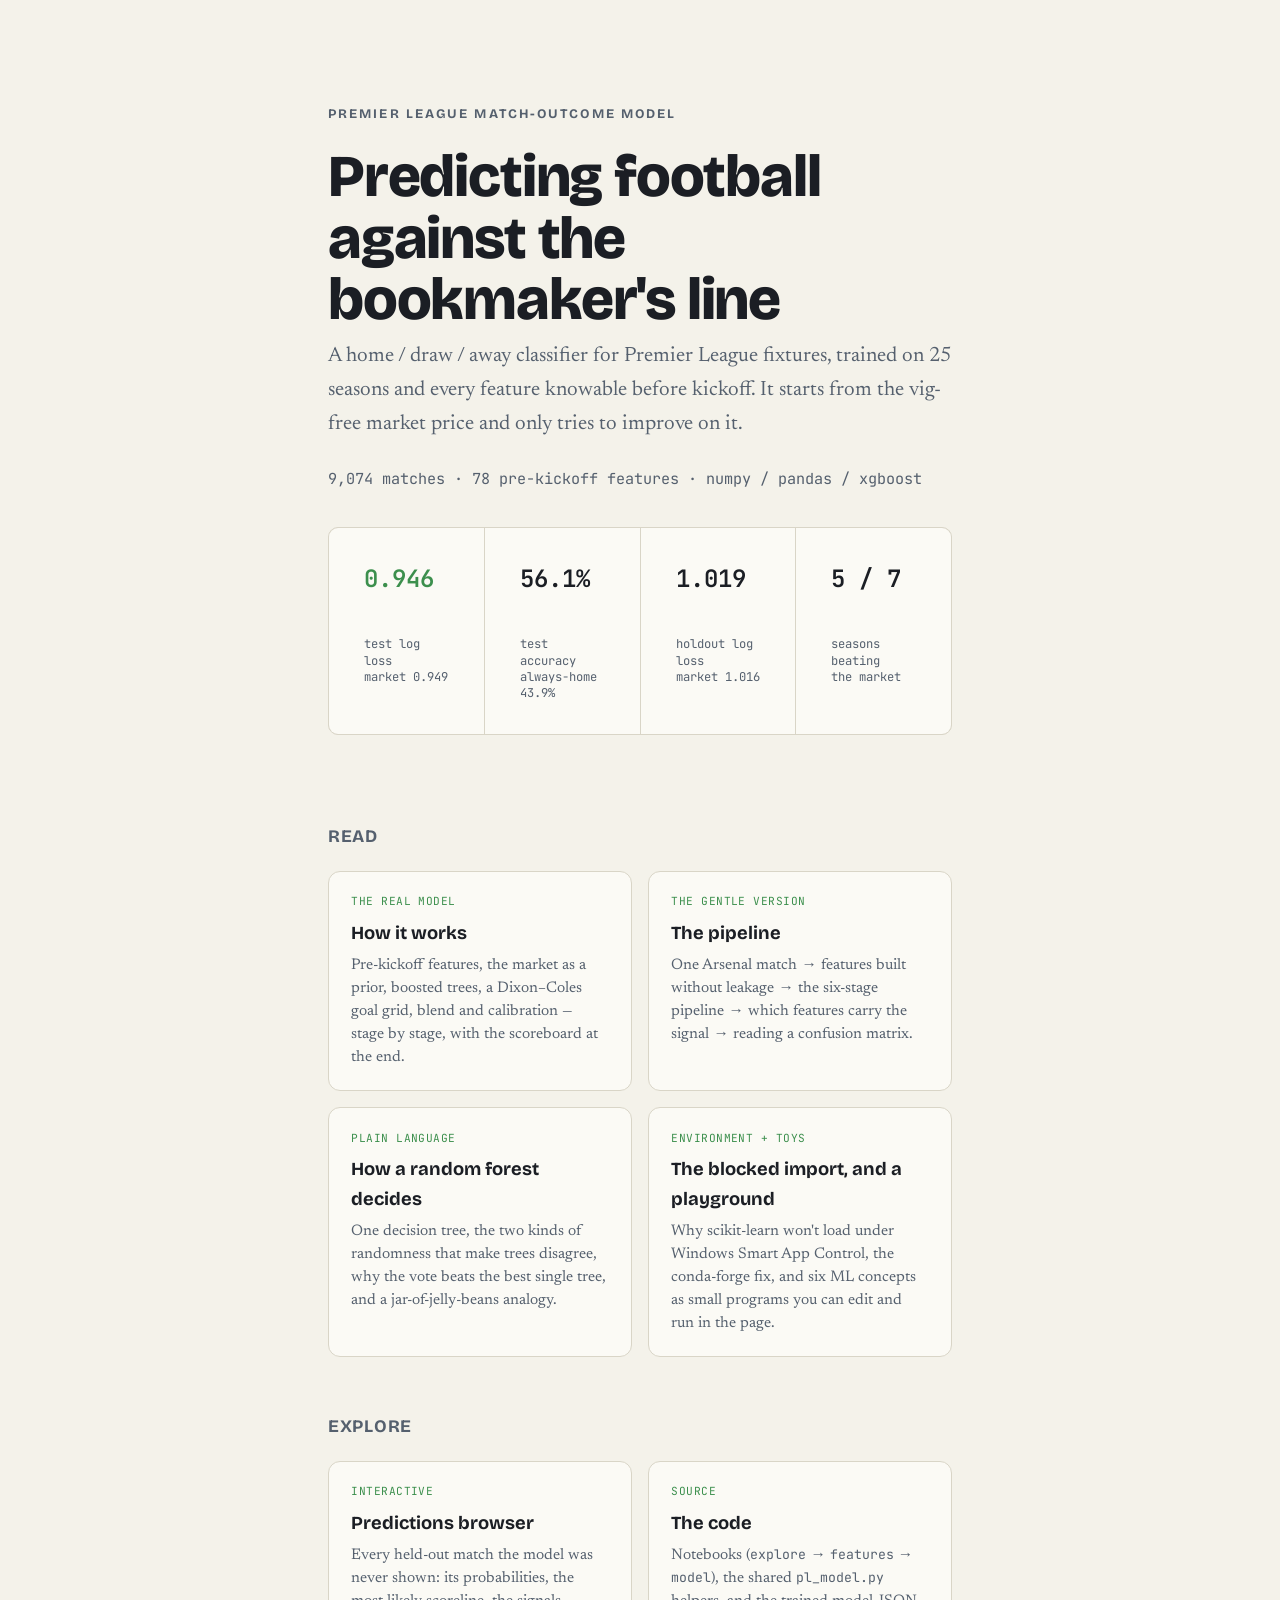
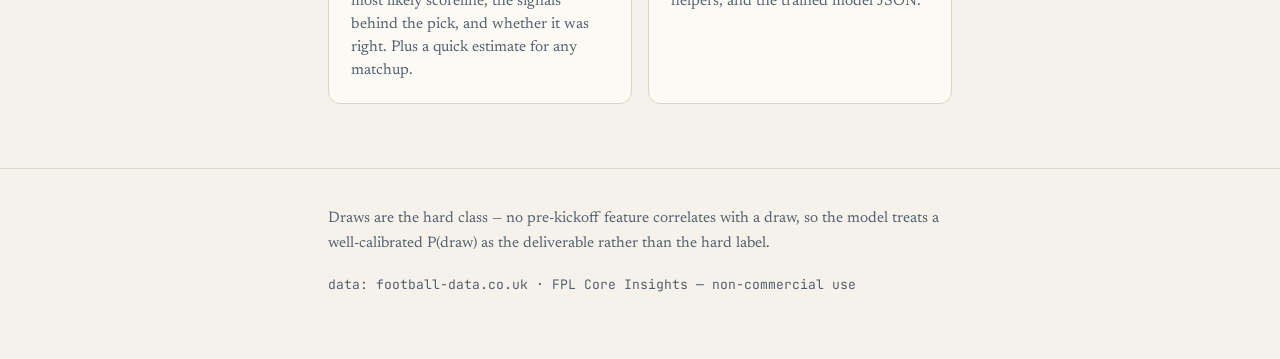
==== docs/index.html @ 4b204128 "Restructure: move site into docs/, add design tokens and Pages scaffolding, clean notebooks - Site n" ====
<!doctype html>
<html lang="en">
<head>
<meta charset="utf-8">
<meta name="viewport" content="width=device-width, initial-scale=1">
<title>Premier League Outcome Model</title>
<meta name="description" content="A home / draw / away classifier for Premier League fixtures, priced against the bookmaker's line. Explainer pages, an interactive predictions browser, and the code.">
<link rel="preconnect" href="https://fonts.googleapis.com">
<link rel="preconnect" href="https://fonts.gstatic.com" crossorigin>
<link rel="stylesheet" href="https://fonts.googleapis.com/css2?family=Bricolage+Grotesque:opsz,wght@12..96,600;12..96,700;12..96,800&family=Newsreader:ital,opsz,wght@0,6..72,400;0,6..72,500;1,6..72,400&family=JetBrains+Mono:wght@400;600&display=swap">
<style>
  :root {
    --ground: #f4f2ea;
    --raise: #fbfaf5;
    --ink: #1b1e24;
    --ink-soft: #55606e;
    --hair: #d9d5c7;
    --hair-soft: #e7e3d7;
    --pitch: #3c8f4d;
    --home: #c4881a;
    --away: #1f8ea0;
    --measure: 42rem;
    color-scheme: light;
  }
  @media (prefers-color-scheme: dark) {
    :root:not([data-theme="light"]) {
      --ground: #0f1216;
      --raise: #161b21;
      --ink: #e7eaf1;
      --ink-soft: #9aa4b2;
      --hair: #272d36;
      --hair-soft: #1e242c;
      --pitch: #57b56a;
      --home: #e6b23f;
      --away: #45b9cb;
      color-scheme: dark;
    }
  }
  * { box-sizing: border-box; }
  body {
    margin: 0; background: var(--ground); color: var(--ink);
    font-family: "Newsreader", Georgia, serif; font-size: 1.14rem; line-height: 1.62;
    -webkit-font-smoothing: antialiased;
  }
  .wrap { max-width: 58rem; margin: 0 auto; padding: 0 1.5rem; }
  .col { max-width: var(--measure); }
  h1, h2, .kicker, .card h3 { font-family: "Bricolage Grotesque", "Helvetica Neue", sans-serif; }
  h1 { font-size: clamp(2.3rem, 6vw, 3.7rem); line-height: 1.04; font-weight: 800; letter-spacing: -0.02em; text-wrap: balance; margin: 0 0 .6rem; }
  h2 { font-size: 1.1rem; font-weight: 700; letter-spacing: .04em; text-transform: uppercase; color: var(--ink-soft); margin: 3.5rem 0 1.2rem; }
  p { margin: 0 0 1.1rem; }
  a { color: var(--away); text-underline-offset: 3px; }
  code, .mono { font-family: "JetBrains Mono", ui-monospace, monospace; font-size: .86em; }

  .kicker { font-size: .82rem; font-weight: 700; letter-spacing: .16em; text-transform: uppercase; color: var(--ink-soft); margin: 0 0 1.3rem; }
  header.hero { padding: clamp(3.5rem, 9vw, 6.5rem) 0 2rem; }
  .sub { font-size: 1.3rem; color: var(--ink-soft); }
  .byline { margin-top: 1.6rem; font-size: .95rem; color: var(--ink-soft); font-family: "JetBrains Mono", monospace; }

  .scores { display: grid; grid-template-columns: repeat(auto-fit, minmax(9rem, 1fr)); gap: 1px; background: var(--hair); border: 1px solid var(--hair); border-radius: 10px; overflow: hidden; margin: 2.2rem 0 0; }
  .scores div { background: var(--raise); padding: 1rem 1.1rem; }
  .scores .n { font-family: "JetBrains Mono", monospace; font-size: 1.5rem; font-weight: 600; }
  .scores .n.good { color: var(--pitch); }
  .scores .l { font-size: .76rem; color: var(--ink-soft); margin-top: .35rem; font-family: "JetBrains Mono", monospace; line-height: 1.35; }

  .cards { display: grid; gap: 1rem; grid-template-columns: 1fr; margin: 0; padding: 0; list-style: none; }
  @media (min-width: 40rem) { .cards { grid-template-columns: 1fr 1fr; } }
  .card { display: block; background: var(--raise); border: 1px solid var(--hair); border-radius: 12px; padding: 1.3rem 1.4rem; text-decoration: none; color: inherit; transition: border-color .15s; }
  .card:hover { border-color: var(--pitch); }
  .card h3 { margin: 0 0 .35rem; font-size: 1.15rem; font-weight: 700; }
  .card p { margin: 0; font-size: .96rem; color: var(--ink-soft); line-height: 1.5; }
  .card .tag { font-family: "JetBrains Mono", monospace; font-size: .7rem; letter-spacing: .04em; text-transform: uppercase; color: var(--pitch); display: block; margin-bottom: .5rem; }

  footer { border-top: 1px solid var(--hair); margin-top: 4rem; padding: 2.4rem 0 4rem; color: var(--ink-soft); font-size: .95rem; }
  footer .mono { display: block; margin-top: .6rem; }
</style>
</head>
<body>

<header class="hero">
  <div class="wrap col">
    <p class="kicker">Premier League match-outcome model</p>
    <h1>Predicting football against the bookmaker's line</h1>
    <p class="sub">A home / draw / away classifier for Premier League fixtures, trained on 25
      seasons and every feature knowable before kickoff. It starts from the vig-free market
      price and only tries to improve on it.</p>
    <p class="byline">9,074 matches · 78 pre-kickoff features · numpy / pandas / xgboost</p>
    <div class="scores">
      <div><div class="n good">0.946</div><div class="l">test log loss<br>market 0.949</div></div>
      <div><div class="n">56.1%</div><div class="l">test accuracy<br>always-home 43.9%</div></div>
      <div><div class="n">1.019</div><div class="l">holdout log loss<br>market 1.016</div></div>
      <div><div class="n">5 / 7</div><div class="l">seasons beating<br>the market</div></div>
    </div>
  </div>
</header>

<main class="wrap col">

  <h2>Read</h2>
  <ul class="cards">
    <a class="card" href="how-it-works.html">
      <span class="tag">the real model</span>
      <h3>How it works</h3>
      <p>Pre-kickoff features, the market as a prior, boosted trees, a Dixon–Coles goal grid,
        blend and calibration — stage by stage, with the scoreboard at the end.</p>
    </a>
    <a class="card" href="pipeline.html">
      <span class="tag">the gentle version</span>
      <h3>The pipeline</h3>
      <p>One Arsenal match → features built without leakage → the six-stage pipeline → which
        features carry the signal → reading a confusion matrix.</p>
    </a>
    <a class="card" href="random-forest.html">
      <span class="tag">plain language</span>
      <h3>How a random forest decides</h3>
      <p>One decision tree, the two kinds of randomness that make trees disagree, why the
        vote beats the best single tree, and a jar-of-jelly-beans analogy.</p>
    </a>
    <a class="card" href="playground.html">
      <span class="tag">environment + toys</span>
      <h3>The blocked import, and a playground</h3>
      <p>Why scikit-learn won't load under Windows Smart App Control, the conda-forge fix,
        and six ML concepts as small programs you can edit and run in the page.</p>
    </a>
  </ul>

  <h2>Explore</h2>
  <ul class="cards">
    <a class="card" href="predictions.html">
      <span class="tag">interactive</span>
      <h3>Predictions browser</h3>
      <p>Every held-out match the model was never shown: its probabilities, the most likely
        scoreline, the signals behind the pick, and whether it was right. Plus a quick
        estimate for any matchup.</p>
    </a>
    <a class="card" href="https://github.com/Daytoo77/pl-outcome-predictor">
      <span class="tag">source</span>
      <h3>The code</h3>
      <p>Notebooks (<code>explore</code> → <code>features</code> → <code>model</code>), the
        shared <code>pl_model.py</code> helpers, and the trained model JSON.</p>
    </a>
  </ul>

</main>

<footer>
  <div class="wrap col">
    <p>Draws are the hard class — no pre-kickoff feature correlates with a draw, so the model
      treats a well-calibrated P(draw) as the deliverable rather than the hard label.</p>
    <span class="mono">data: football-data.co.uk · FPL Core Insights — non-commercial use</span>
  </div>
</footer>

</body>
</html>
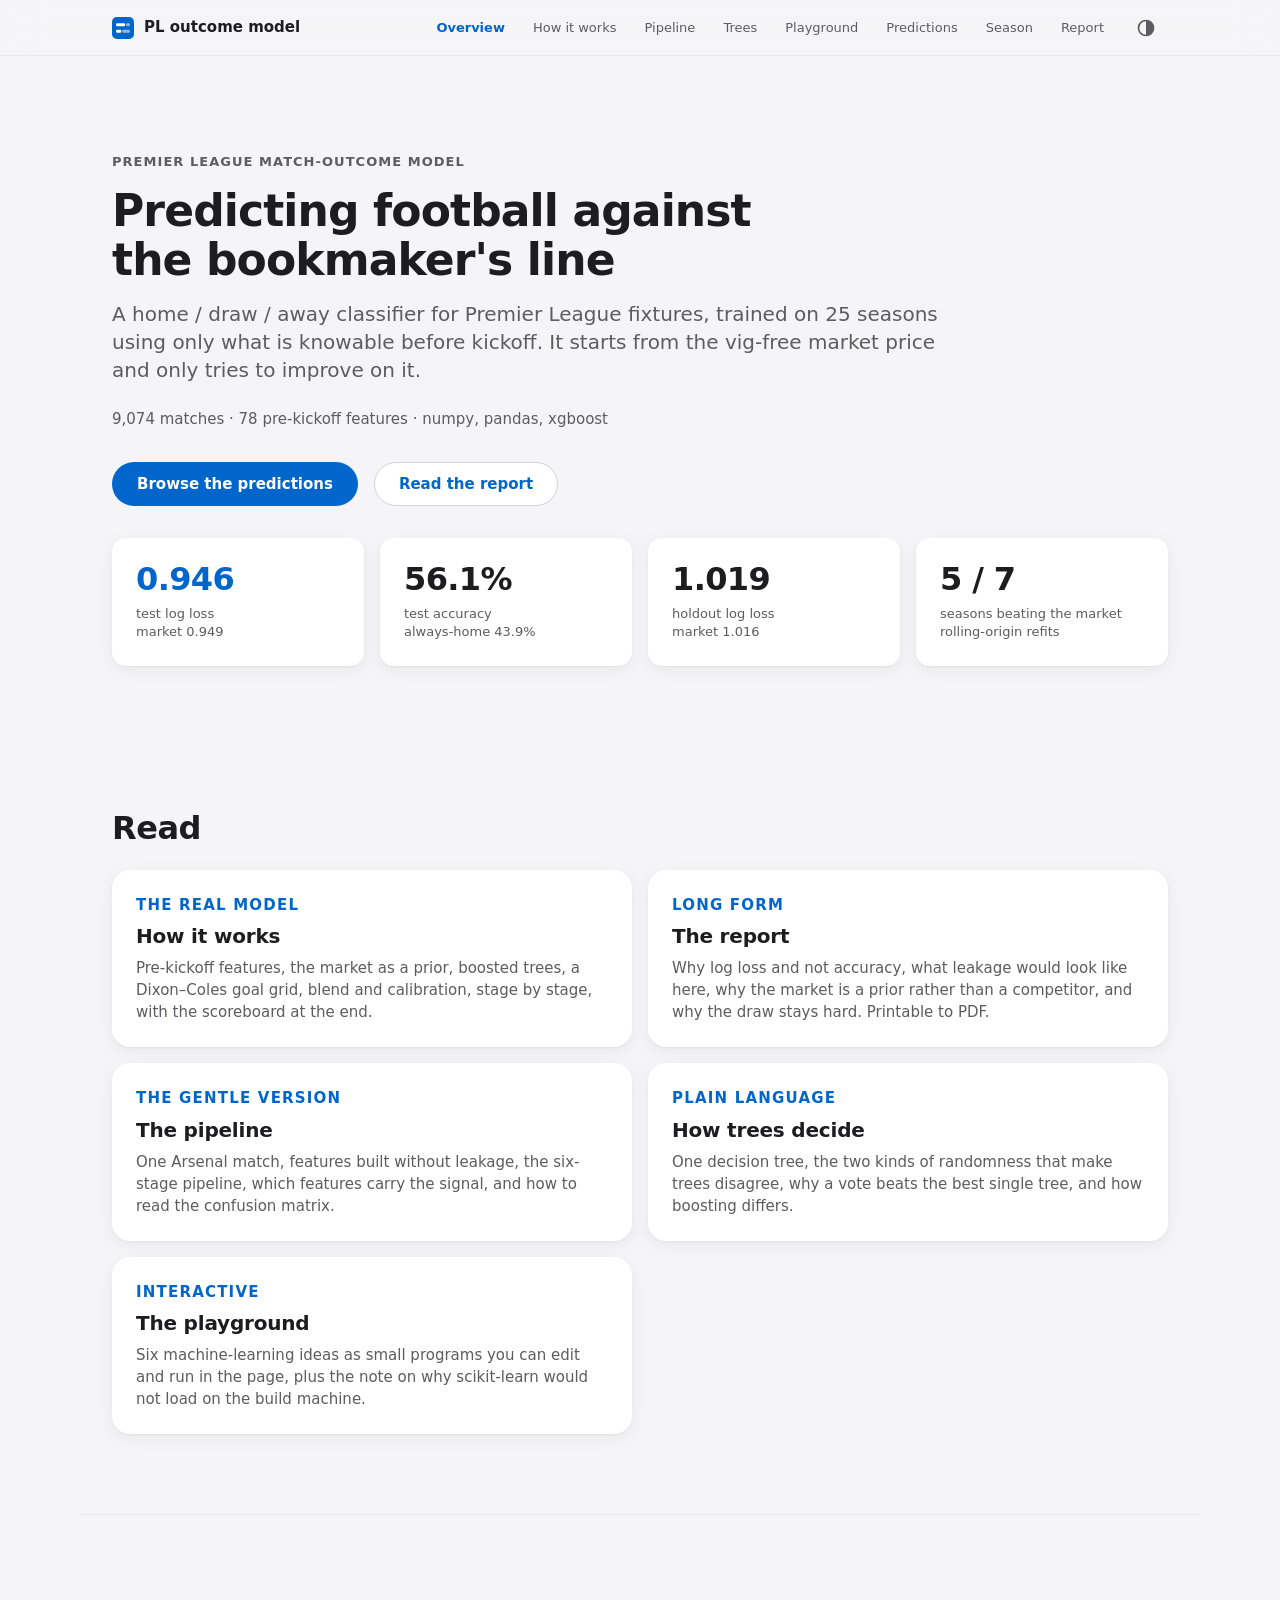
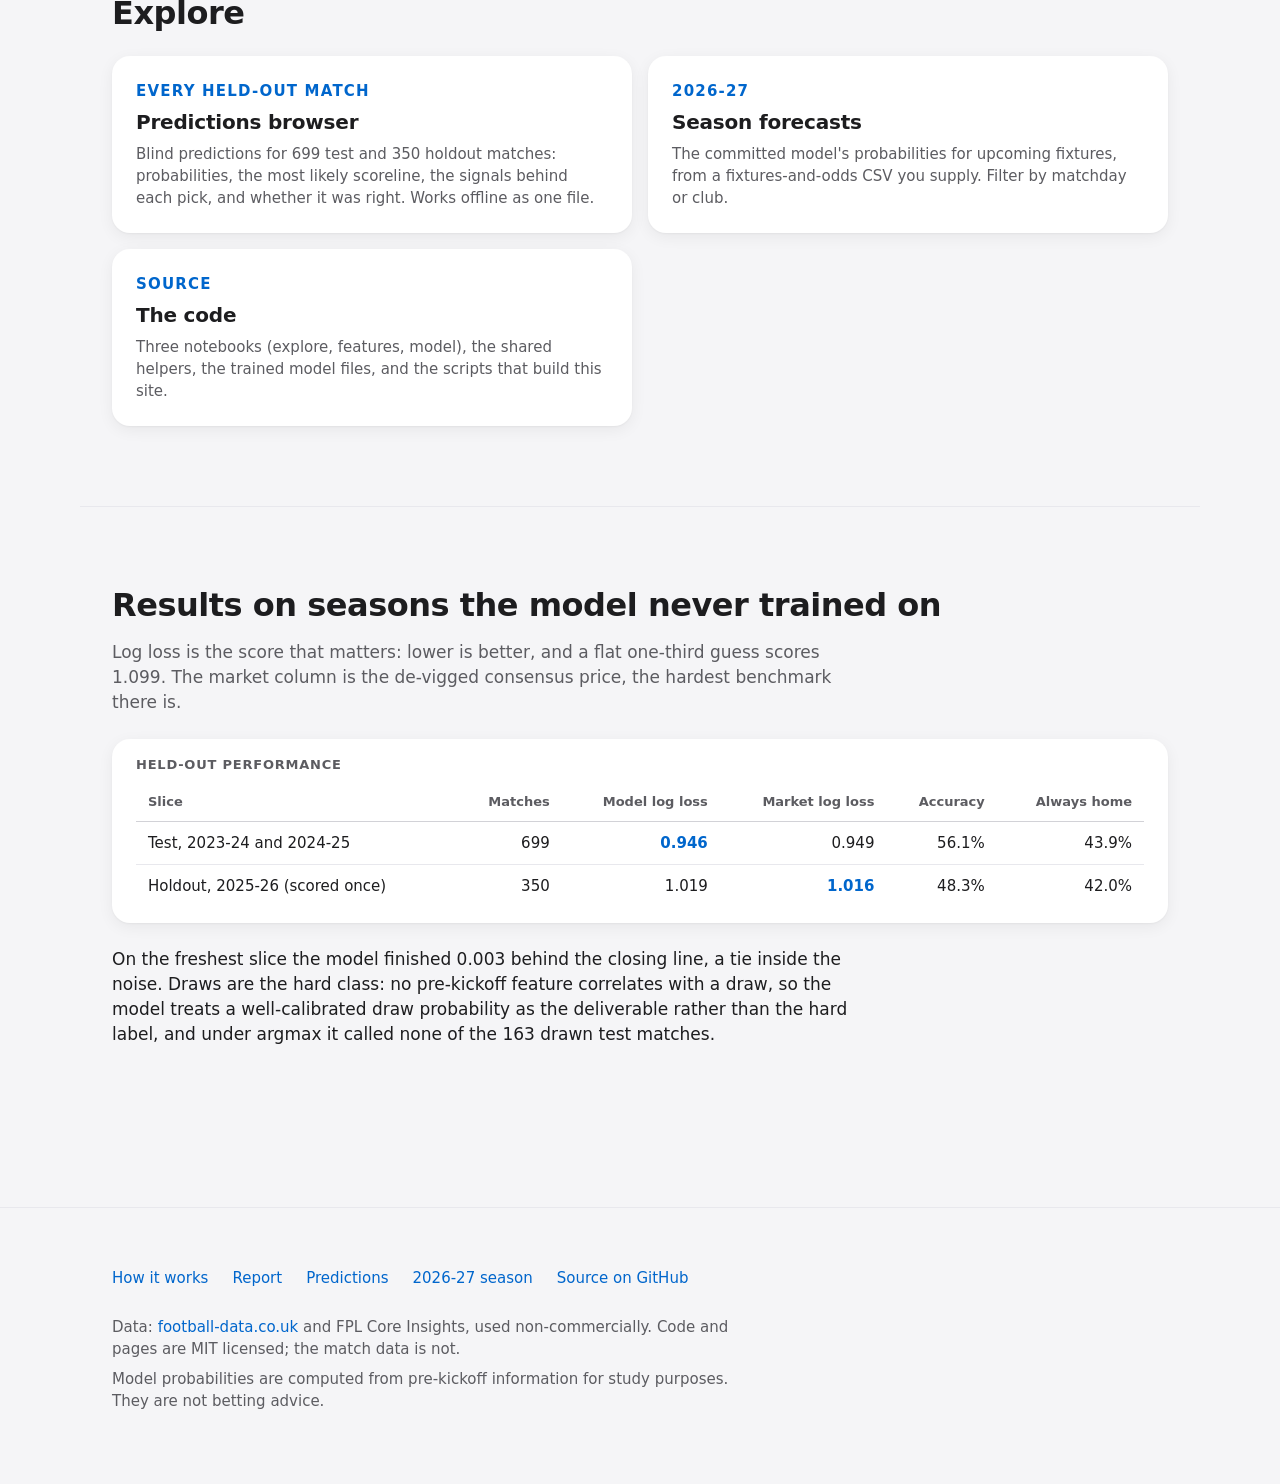
==== commit 739481e8: "Rebuild every page on the shared design system - index, how-it-works, pipeline, random-forest (now '" ====
--- a/docs/index.html
+++ b/docs/index.html
@@ -3,152 +3,191 @@
 <head>
 <meta charset="utf-8">
 <meta name="viewport" content="width=device-width, initial-scale=1">
-<title>Premier League Outcome Model</title>
-<meta name="description" content="A home / draw / away classifier for Premier League fixtures, priced against the bookmaker's line. Explainer pages, an interactive predictions browser, and the code.">
-<link rel="preconnect" href="https://fonts.googleapis.com">
-<link rel="preconnect" href="https://fonts.gstatic.com" crossorigin>
-<link rel="stylesheet" href="https://fonts.googleapis.com/css2?family=Bricolage+Grotesque:opsz,wght@12..96,600;12..96,700;12..96,800&family=Newsreader:ital,opsz,wght@0,6..72,400;0,6..72,500;1,6..72,400&family=JetBrains+Mono:wght@400;600&display=swap">
-<style>
-  :root {
-    --ground: #f4f2ea;
-    --raise: #fbfaf5;
-    --ink: #1b1e24;
-    --ink-soft: #55606e;
-    --hair: #d9d5c7;
-    --hair-soft: #e7e3d7;
-    --pitch: #3c8f4d;
-    --home: #c4881a;
-    --away: #1f8ea0;
-    --measure: 42rem;
-    color-scheme: light;
-  }
-  @media (prefers-color-scheme: dark) {
-    :root:not([data-theme="light"]) {
-      --ground: #0f1216;
-      --raise: #161b21;
-      --ink: #e7eaf1;
-      --ink-soft: #9aa4b2;
-      --hair: #272d36;
-      --hair-soft: #1e242c;
-      --pitch: #57b56a;
-      --home: #e6b23f;
-      --away: #45b9cb;
-      color-scheme: dark;
-    }
-  }
-  * { box-sizing: border-box; }
-  body {
-    margin: 0; background: var(--ground); color: var(--ink);
-    font-family: "Newsreader", Georgia, serif; font-size: 1.14rem; line-height: 1.62;
-    -webkit-font-smoothing: antialiased;
-  }
-  .wrap { max-width: 58rem; margin: 0 auto; padding: 0 1.5rem; }
-  .col { max-width: var(--measure); }
-  h1, h2, .kicker, .card h3 { font-family: "Bricolage Grotesque", "Helvetica Neue", sans-serif; }
-  h1 { font-size: clamp(2.3rem, 6vw, 3.7rem); line-height: 1.04; font-weight: 800; letter-spacing: -0.02em; text-wrap: balance; margin: 0 0 .6rem; }
-  h2 { font-size: 1.1rem; font-weight: 700; letter-spacing: .04em; text-transform: uppercase; color: var(--ink-soft); margin: 3.5rem 0 1.2rem; }
-  p { margin: 0 0 1.1rem; }
-  a { color: var(--away); text-underline-offset: 3px; }
-  code, .mono { font-family: "JetBrains Mono", ui-monospace, monospace; font-size: .86em; }
-
-  .kicker { font-size: .82rem; font-weight: 700; letter-spacing: .16em; text-transform: uppercase; color: var(--ink-soft); margin: 0 0 1.3rem; }
-  header.hero { padding: clamp(3.5rem, 9vw, 6.5rem) 0 2rem; }
-  .sub { font-size: 1.3rem; color: var(--ink-soft); }
-  .byline { margin-top: 1.6rem; font-size: .95rem; color: var(--ink-soft); font-family: "JetBrains Mono", monospace; }
-
-  .scores { display: grid; grid-template-columns: repeat(auto-fit, minmax(9rem, 1fr)); gap: 1px; background: var(--hair); border: 1px solid var(--hair); border-radius: 10px; overflow: hidden; margin: 2.2rem 0 0; }
-  .scores div { background: var(--raise); padding: 1rem 1.1rem; }
-  .scores .n { font-family: "JetBrains Mono", monospace; font-size: 1.5rem; font-weight: 600; }
-  .scores .n.good { color: var(--pitch); }
-  .scores .l { font-size: .76rem; color: var(--ink-soft); margin-top: .35rem; font-family: "JetBrains Mono", monospace; line-height: 1.35; }
-
-  .cards { display: grid; gap: 1rem; grid-template-columns: 1fr; margin: 0; padding: 0; list-style: none; }
-  @media (min-width: 40rem) { .cards { grid-template-columns: 1fr 1fr; } }
-  .card { display: block; background: var(--raise); border: 1px solid var(--hair); border-radius: 12px; padding: 1.3rem 1.4rem; text-decoration: none; color: inherit; transition: border-color .15s; }
-  .card:hover { border-color: var(--pitch); }
-  .card h3 { margin: 0 0 .35rem; font-size: 1.15rem; font-weight: 700; }
-  .card p { margin: 0; font-size: .96rem; color: var(--ink-soft); line-height: 1.5; }
-  .card .tag { font-family: "JetBrains Mono", monospace; font-size: .7rem; letter-spacing: .04em; text-transform: uppercase; color: var(--pitch); display: block; margin-bottom: .5rem; }
-
-  footer { border-top: 1px solid var(--hair); margin-top: 4rem; padding: 2.4rem 0 4rem; color: var(--ink-soft); font-size: .95rem; }
-  footer .mono { display: block; margin-top: .6rem; }
-</style>
+<title>Premier League outcome model</title>
+<meta name="description" content="A home / draw / away classifier for Premier League fixtures, priced against the bookmaker's line. Explainers, a predictions browser, season forecasts, and the code.">
+<link rel="canonical" href="https://daytoo77.github.io/pl-outcome-predictor/">
+<meta name="theme-color" media="(prefers-color-scheme: light)" content="#f5f5f7">
+<meta name="theme-color" media="(prefers-color-scheme: dark)" content="#000000">
+<meta property="og:type" content="website">
+<meta property="og:site_name" content="Premier League outcome model">
+<meta property="og:title" content="Premier League outcome model">
+<meta property="og:description" content="A home / draw / away classifier trained on 25 seasons and priced against the bookmaker's line.">
+<meta property="og:url" content="https://daytoo77.github.io/pl-outcome-predictor/">
+<meta property="og:image" content="https://daytoo77.github.io/pl-outcome-predictor/assets/og/preview.png">
+<meta property="og:image:width" content="1200">
+<meta property="og:image:height" content="630">
+<meta property="og:image:alt" content="Premier League outcome model: test log loss 0.946 against the market's 0.949.">
+<meta name="twitter:card" content="summary_large_image">
+<meta name="twitter:title" content="Premier League outcome model">
+<meta name="twitter:description" content="A home / draw / away classifier trained on 25 seasons and priced against the bookmaker's line.">
+<meta name="twitter:image" content="https://daytoo77.github.io/pl-outcome-predictor/assets/og/preview.png">
+<link rel="icon" href="assets/favicon.svg" type="image/svg+xml">
+<link rel="apple-touch-icon" href="assets/apple-touch-icon.png">
+<link rel="stylesheet" href="assets/css/base.css">
+<link rel="stylesheet" href="assets/css/components.css">
+<script>(function(){try{var t=localStorage.getItem('pl-theme');if(t==='light'||t==='dark')document.documentElement.setAttribute('data-theme',t);var q=/[?&]theme=(light|dark)\b/.exec(location.search);if(q)document.documentElement.setAttribute('data-theme',q[1])}catch(e){}document.documentElement.classList.add('js')})()</script>
+<script src="assets/js/site.js" defer></script>
 </head>
 <body>
-
-<header class="hero">
-  <div class="wrap col">
-    <p class="kicker">Premier League match-outcome model</p>
-    <h1>Predicting football against the bookmaker's line</h1>
-    <p class="sub">A home / draw / away classifier for Premier League fixtures, trained on 25
-      seasons and every feature knowable before kickoff. It starts from the vig-free market
-      price and only tries to improve on it.</p>
-    <p class="byline">9,074 matches · 78 pre-kickoff features · numpy / pandas / xgboost</p>
-    <div class="scores">
-      <div><div class="n good">0.946</div><div class="l">test log loss<br>market 0.949</div></div>
-      <div><div class="n">56.1%</div><div class="l">test accuracy<br>always-home 43.9%</div></div>
-      <div><div class="n">1.019</div><div class="l">holdout log loss<br>market 1.016</div></div>
-      <div><div class="n">5 / 7</div><div class="l">seasons beating<br>the market</div></div>
-    </div>
+<a class="skip" href="#main">Skip to content</a>
+<header class="site-nav">
+  <div class="wrap">
+    <a class="wordmark" href="index.html">
+      <svg viewBox="0 0 64 64" aria-hidden="true" focusable="false"><rect class="mark-bg" width="64" height="64" rx="14"/><rect class="mark-fg" x="12" y="18" width="26" height="9" rx="3"/><rect class="mark-fg" x="41" y="18" width="11" height="9" rx="3" opacity="0.55"/><rect class="mark-fg" x="12" y="37" width="15" height="9" rx="3"/><rect class="mark-fg" x="30" y="37" width="22" height="9" rx="3" opacity="0.55"/></svg>
+      PL outcome model
+    </a>
+    <nav aria-label="Site">
+      <ul class="nav-links" id="nav-links">
+        <li><a href="index.html" aria-current="page">Overview</a></li>
+        <li><a href="how-it-works.html">How it works</a></li>
+        <li><a href="pipeline.html">Pipeline</a></li>
+        <li><a href="random-forest.html">Trees</a></li>
+        <li><a href="playground.html">Playground</a></li>
+        <li><a href="predictions.html">Predictions</a></li>
+        <li><a href="season.html">Season</a></li>
+        <li><a href="report.html">Report</a></li>
+      </ul>
+    </nav>
+    <button class="icon-btn nav-menu" type="button" data-nav-toggle aria-expanded="false" aria-controls="nav-links" aria-label="Menu">
+      <svg viewBox="0 0 24 24" aria-hidden="true" focusable="false"><path d="M4 7h16M4 12h16M4 17h16" fill="none" stroke="currentColor" stroke-width="2" stroke-linecap="round"/></svg>
+    </button>
+    <button class="icon-btn theme-toggle" type="button" data-theme-toggle data-state="system" aria-label="Theme: system. Switch to light.">
+      <svg class="i-system" viewBox="0 0 24 24" aria-hidden="true" focusable="false"><circle cx="12" cy="12" r="9" fill="none" stroke="currentColor" stroke-width="2"/><path d="M12 3a9 9 0 0 1 0 18z" fill="currentColor"/></svg>
+      <svg class="i-light" viewBox="0 0 24 24" aria-hidden="true" focusable="false"><circle cx="12" cy="12" r="4" fill="none" stroke="currentColor" stroke-width="2"/><path d="M12 2v3M12 19v3M2 12h3M19 12h3M4.9 4.9l2.1 2.1M17 17l2.1 2.1M4.9 19.1L7 17M17 7l2.1-2.1" fill="none" stroke="currentColor" stroke-width="2" stroke-linecap="round"/></svg>
+      <svg class="i-dark" viewBox="0 0 24 24" aria-hidden="true" focusable="false"><path d="M20 14.5A8.5 8.5 0 0 1 9.5 4a7 7 0 1 0 10.5 10.5z" fill="none" stroke="currentColor" stroke-width="2" stroke-linejoin="round"/></svg>
+    </button>
   </div>
 </header>
 
-<main class="wrap col">
+<main id="main">
+  <section class="hero wrap">
+    <p class="eyebrow">Premier League match-outcome model</p>
+    <h1>Predicting football against the bookmaker's line</h1>
+    <p class="lede">A home / draw / away classifier for Premier League fixtures, trained on 25 seasons using only what is knowable before kickoff. It starts from the vig-free market price and only tries to improve on it.</p>
+    <p class="byline"><span class="num" data-src="ui_meta.json#total_matches" data-fmt="int,">9,074</span> matches · <span class="num" data-src="ui_meta.json#n_features" data-fmt="int">78</span> pre-kickoff features · numpy, pandas, xgboost</p>
+    <div class="hero-actions">
+      <a class="btn btn-primary" href="predictions.html">Browse the predictions</a>
+      <a class="btn btn-secondary" href="report.html">Read the report</a>
+    </div>
+    <div class="stats" role="list" aria-label="Headline results">
+      <div class="stat" role="listitem">
+        <div class="value accent num" data-src="ui_meta.json#test.model.logloss" data-fmt="3">0.946</div>
+        <div class="label">test log loss<br>market <span class="num" data-src="ui_meta.json#test.market.logloss" data-fmt="3">0.949</span></div>
+      </div>
+      <div class="stat" role="listitem">
+        <div class="value num" data-src="ui_meta.json#test.model.acc" data-fmt="pct1">56.1%</div>
+        <div class="label">test accuracy<br>always-home <span class="num" data-src="ui_meta.json#test.baseline_acc" data-fmt="pct1">43.9%</span></div>
+      </div>
+      <div class="stat" role="listitem">
+        <div class="value num" data-src="ui_meta.json#holdout.model.logloss" data-fmt="3">1.019</div>
+        <div class="label">holdout log loss<br>market <span class="num" data-src="ui_meta.json#holdout.market.logloss" data-fmt="3">1.016</span></div>
+      </div>
+      <div class="stat" role="listitem">
+        <div class="value num"><span data-src="site_stats.json#rolling_origin.beats_market" data-fmt="int">5</span> / <span data-src="site_stats.json#rolling_origin.n_seasons" data-fmt="int">7</span></div>
+        <div class="label">seasons beating the market<br>rolling-origin refits</div>
+      </div>
+    </div>
+  </section>
 
-  <h2>Read</h2>
-  <ul class="cards">
-    <a class="card" href="how-it-works.html">
-      <span class="tag">the real model</span>
-      <h3>How it works</h3>
-      <p>Pre-kickoff features, the market as a prior, boosted trees, a Dixon–Coles goal grid,
-        blend and calibration — stage by stage, with the scoreboard at the end.</p>
-    </a>
-    <a class="card" href="pipeline.html">
-      <span class="tag">the gentle version</span>
-      <h3>The pipeline</h3>
-      <p>One Arsenal match → features built without leakage → the six-stage pipeline → which
-        features carry the signal → reading a confusion matrix.</p>
-    </a>
-    <a class="card" href="random-forest.html">
-      <span class="tag">plain language</span>
-      <h3>How a random forest decides</h3>
-      <p>One decision tree, the two kinds of randomness that make trees disagree, why the
-        vote beats the best single tree, and a jar-of-jelly-beans analogy.</p>
-    </a>
-    <a class="card" href="playground.html">
-      <span class="tag">environment + toys</span>
-      <h3>The blocked import, and a playground</h3>
-      <p>Why scikit-learn won't load under Windows Smart App Control, the conda-forge fix,
-        and six ML concepts as small programs you can edit and run in the page.</p>
-    </a>
-  </ul>
+  <section class="section wrap" aria-labelledby="read-h">
+    <h2 id="read-h" class="reveal">Read</h2>
+    <ul class="card-grid reveal" style="margin-top:var(--s-3)">
+      <li><a class="card" href="how-it-works.html">
+        <p class="eyebrow">The real model</p>
+        <h3>How it works</h3>
+        <p>Pre-kickoff features, the market as a prior, boosted trees, a Dixon–Coles goal grid, blend and calibration, stage by stage, with the scoreboard at the end.</p>
+      </a></li>
+      <li><a class="card" href="report.html">
+        <p class="eyebrow">Long form</p>
+        <h3>The report</h3>
+        <p>Why log loss and not accuracy, what leakage would look like here, why the market is a prior rather than a competitor, and why the draw stays hard. Printable to PDF.</p>
+      </a></li>
+      <li><a class="card" href="pipeline.html">
+        <p class="eyebrow">The gentle version</p>
+        <h3>The pipeline</h3>
+        <p>One Arsenal match, features built without leakage, the six-stage pipeline, which features carry the signal, and how to read the confusion matrix.</p>
+      </a></li>
+      <li><a class="card" href="random-forest.html">
+        <p class="eyebrow">Plain language</p>
+        <h3>How trees decide</h3>
+        <p>One decision tree, the two kinds of randomness that make trees disagree, why a vote beats the best single tree, and how boosting differs.</p>
+      </a></li>
+      <li><a class="card" href="playground.html">
+        <p class="eyebrow">Interactive</p>
+        <h3>The playground</h3>
+        <p>Six machine-learning ideas as small programs you can edit and run in the page, plus the note on why scikit-learn would not load on the build machine.</p>
+      </a></li>
+    </ul>
+  </section>
 
-  <h2>Explore</h2>
-  <ul class="cards">
-    <a class="card" href="predictions.html">
-      <span class="tag">interactive</span>
-      <h3>Predictions browser</h3>
-      <p>Every held-out match the model was never shown: its probabilities, the most likely
-        scoreline, the signals behind the pick, and whether it was right. Plus a quick
-        estimate for any matchup.</p>
-    </a>
-    <a class="card" href="https://github.com/Daytoo77/pl-outcome-predictor">
-      <span class="tag">source</span>
-      <h3>The code</h3>
-      <p>Notebooks (<code>explore</code> → <code>features</code> → <code>model</code>), the
-        shared <code>pl_model.py</code> helpers, and the trained model JSON.</p>
-    </a>
-  </ul>
+  <section class="section wrap" aria-labelledby="explore-h">
+    <h2 id="explore-h" class="reveal">Explore</h2>
+    <ul class="card-grid reveal" style="margin-top:var(--s-3)">
+      <li><a class="card" href="predictions.html">
+        <p class="eyebrow">Every held-out match</p>
+        <h3>Predictions browser</h3>
+        <p>Blind predictions for <span class="num" data-src="site_stats.json#confusion.test.n" data-fmt="int,">699</span> test and <span class="num" data-src="site_stats.json#confusion.holdout.n" data-fmt="int,">350</span> holdout matches: probabilities, the most likely scoreline, the signals behind each pick, and whether it was right. Works offline as one file.</p>
+      </a></li>
+      <li><a class="card" href="season.html">
+        <p class="eyebrow">2026-27</p>
+        <h3>Season forecasts</h3>
+        <p>The committed model's probabilities for upcoming fixtures, from a fixtures-and-odds CSV you supply. Filter by matchday or club.</p>
+      </a></li>
+      <li><a class="card" href="https://github.com/Daytoo77/pl-outcome-predictor">
+        <p class="eyebrow">Source</p>
+        <h3>The code</h3>
+        <p>Three notebooks (explore, features, model), the shared helpers, the trained model files, and the scripts that build this site.</p>
+      </a></li>
+    </ul>
+  </section>
 
+  <section class="section wrap" aria-labelledby="results-h">
+    <div class="reveal">
+      <h2 id="results-h">Results on seasons the model never trained on</h2>
+      <p class="muted" style="margin-top:var(--s-2)">Log loss is the score that matters: lower is better, and a flat one-third guess scores 1.099. The market column is the de-vigged consensus price, the hardest benchmark there is.</p>
+    </div>
+    <div class="table-card reveal">
+      <div class="scroll-x">
+        <table>
+          <caption>Held-out performance</caption>
+          <thead><tr><th>Slice</th><th>Matches</th><th>Model log loss</th><th>Market log loss</th><th>Accuracy</th><th>Always home</th></tr></thead>
+          <tbody>
+            <tr>
+              <td class="wrap-cell">Test, 2023-24 and 2024-25</td>
+              <td class="num" data-src="ui_meta.json#test.n" data-fmt="int">699</td>
+              <td class="hi num" data-src="ui_meta.json#test.model.logloss" data-fmt="3">0.946</td>
+              <td class="num" data-src="ui_meta.json#test.market.logloss" data-fmt="3">0.949</td>
+              <td class="num" data-src="ui_meta.json#test.model.acc" data-fmt="pct1">56.1%</td>
+              <td class="num" data-src="ui_meta.json#test.baseline_acc" data-fmt="pct1">43.9%</td>
+            </tr>
+            <tr>
+              <td class="wrap-cell">Holdout, 2025-26 (scored once)</td>
+              <td class="num" data-src="ui_meta.json#holdout.n" data-fmt="int">350</td>
+              <td class="num" data-src="ui_meta.json#holdout.model.logloss" data-fmt="3">1.019</td>
+              <td class="hi num" data-src="ui_meta.json#holdout.market.logloss" data-fmt="3">1.016</td>
+              <td class="num" data-src="ui_meta.json#holdout.model.acc" data-fmt="pct1">48.3%</td>
+              <td class="num" data-src="ui_meta.json#holdout.baseline_acc" data-fmt="pct1">42.0%</td>
+            </tr>
+          </tbody>
+        </table>
+      </div>
+    </div>
+    <p class="prose reveal">On the freshest slice the model finished <span class="num">0.003</span> behind the closing line, a tie inside the noise. Draws are the hard class: no pre-kickoff feature correlates with a draw, so the model treats a well-calibrated draw probability as the deliverable rather than the hard label, and under argmax it called none of the <span class="num" data-src="site_stats.json#draws.test.n_drawn" data-fmt="int">163</span> drawn test matches.</p>
+  </section>
 </main>
 
-<footer>
-  <div class="wrap col">
-    <p>Draws are the hard class — no pre-kickoff feature correlates with a draw, so the model
-      treats a well-calibrated P(draw) as the deliverable rather than the hard label.</p>
-    <span class="mono">data: football-data.co.uk · FPL Core Insights — non-commercial use</span>
+<footer class="site-footer">
+  <div class="wrap">
+    <ul class="links">
+      <li><a href="how-it-works.html">How it works</a></li>
+      <li><a href="report.html">Report</a></li>
+      <li><a href="predictions.html">Predictions</a></li>
+      <li><a href="season.html">2026-27 season</a></li>
+      <li><a href="https://github.com/Daytoo77/pl-outcome-predictor">Source on GitHub</a></li>
+    </ul>
+    <p>Data: <a href="https://www.football-data.co.uk/englandm.php">football-data.co.uk</a> and FPL Core Insights, used non-commercially. Code and pages are MIT licensed; the match data is not.</p>
+    <p>Model probabilities are computed from pre-kickoff information for study purposes. They are not betting advice.</p>
   </div>
 </footer>
-
 </body>
 </html>
--- a/docs/assets/css/base.css
+++ b/docs/assets/css/base.css
@@ -0,0 +1,235 @@
+/* ==========================================================================
+   base.css — token layer, reset, typography.
+   Every colour on the site is defined here and only here.
+   ========================================================================== */
+
+:root {
+  color-scheme: light;
+
+  /* surfaces (elevation: background, elevated card, overlay) */
+  --bg: #f5f5f7;
+  --bg-elev: #ffffff;
+  --bg-overlay: #ffffff;
+  --nav-bg: rgba(245, 245, 247, 0.72);
+
+  /* ink */
+  --ink: #1d1d1f;
+  --ink-2: #5c5c61;
+  --ink-3: #6e6e73;
+  --line: #d2d2d7;
+  --line-soft: #e8e8ed;
+
+  /* the one accent: interactive state and data emphasis only */
+  --accent: #0066cc;
+  --accent-hover: #0055aa;
+  --accent-ink: #ffffff;
+  --accent-soft: rgba(0, 102, 204, 0.10);
+  --accent-ring: rgba(0, 102, 204, 0.35);
+
+  /* data segments: home = accent, draw and away = neutrals */
+  --seg-home: #0066cc;
+  --seg-home-ink: #ffffff;
+  --seg-draw: #8e8e93;
+  --seg-draw-ink: #1d1d1f;
+  --seg-away: #3a3a3c;
+  --seg-away-ink: #ffffff;
+
+  /* elevation */
+  --shadow-1: 0 1px 2px rgba(0, 0, 0, 0.04), 0 4px 16px rgba(0, 0, 0, 0.06);
+  --shadow-2: 0 2px 6px rgba(0, 0, 0, 0.06), 0 16px 40px rgba(0, 0, 0, 0.10);
+
+  /* radii */
+  --r-sm: 12px;
+  --r-md: 14px;
+  --r-lg: 18px;
+  --r-pill: 999px;
+
+  /* type */
+  --font: -apple-system, BlinkMacSystemFont, "SF Pro Text", "Segoe UI", Inter, system-ui, sans-serif;
+  --font-display: -apple-system, BlinkMacSystemFont, "SF Pro Display", "Segoe UI", Inter, system-ui, sans-serif;
+  --mono: ui-monospace, "SF Mono", Menlo, Consolas, "Liberation Mono", monospace;
+  --fs-xs: 13px;
+  --fs-sm: 15px;
+  --fs-md: 17px;
+  --fs-lg: 20px;
+  --fs-xl: 24px;
+  --fs-2xl: 32px;
+  --fs-3xl: 44px;
+  --lh: 1.47;
+  --measure: 68ch;
+
+  /* spacing: 8px grid; --s-h is the 4px optical correction */
+  --s-h: 4px;
+  --s-1: 8px;
+  --s-2: 16px;
+  --s-3: 24px;
+  --s-4: 32px;
+  --s-5: 40px;
+  --s-6: 48px;
+  --s-8: 64px;
+  --s-10: 80px;
+  --s-12: 96px;
+  --s-16: 128px;
+
+  /* motion */
+  --ease: cubic-bezier(0.32, 0.72, 0, 1);
+  --dur-fast: 200ms;
+  --dur: 240ms;
+  --dur-slow: 320ms;
+
+  /* layout */
+  --wrap: 1120px;
+  --nav-h: 56px;
+}
+
+@media (prefers-color-scheme: dark) {
+  :root:not([data-theme="light"]) {
+    color-scheme: dark;
+    --bg: #000000;
+    --bg-elev: #1c1c1e;
+    --bg-overlay: #2c2c2e;
+    --nav-bg: rgba(0, 0, 0, 0.72);
+    --ink: #f5f5f7;
+    --ink-2: #a1a1a6;
+    --ink-3: #86868b;
+    --line: #3a3a3c;
+    --line-soft: #2c2c2e;
+    --accent: #3d9cff;
+    --accent-hover: #6fb5ff;
+    --accent-ink: #000000;
+    --accent-soft: rgba(61, 156, 255, 0.14);
+    --accent-ring: rgba(61, 156, 255, 0.45);
+    --seg-home: #3d9cff;
+    --seg-home-ink: #000000;
+    --seg-draw: #8e8e93;
+    --seg-draw-ink: #000000;
+    --seg-away: #d1d1d6;
+    --seg-away-ink: #000000;
+    --shadow-1: 0 1px 2px rgba(0, 0, 0, 0.4), 0 4px 16px rgba(0, 0, 0, 0.35);
+    --shadow-2: 0 2px 6px rgba(0, 0, 0, 0.5), 0 16px 40px rgba(0, 0, 0, 0.55);
+  }
+}
+
+:root[data-theme="dark"] {
+  color-scheme: dark;
+  --bg: #000000;
+  --bg-elev: #1c1c1e;
+  --bg-overlay: #2c2c2e;
+  --nav-bg: rgba(0, 0, 0, 0.72);
+  --ink: #f5f5f7;
+  --ink-2: #a1a1a6;
+  --ink-3: #86868b;
+  --line: #3a3a3c;
+  --line-soft: #2c2c2e;
+  --accent: #3d9cff;
+  --accent-hover: #6fb5ff;
+  --accent-ink: #000000;
+  --accent-soft: rgba(61, 156, 255, 0.14);
+  --accent-ring: rgba(61, 156, 255, 0.45);
+  --seg-home: #3d9cff;
+  --seg-home-ink: #000000;
+  --seg-draw: #8e8e93;
+  --seg-draw-ink: #000000;
+  --seg-away: #d1d1d6;
+  --seg-away-ink: #000000;
+  --shadow-1: 0 1px 2px rgba(0, 0, 0, 0.4), 0 4px 16px rgba(0, 0, 0, 0.35);
+  --shadow-2: 0 2px 6px rgba(0, 0, 0, 0.5), 0 16px 40px rgba(0, 0, 0, 0.55);
+}
+
+/* print: black on white, no elevation */
+@media print {
+  :root, :root[data-theme="dark"] {
+    color-scheme: light;
+    --bg: #ffffff;
+    --bg-elev: #ffffff;
+    --bg-overlay: #ffffff;
+    --ink: #000000;
+    --ink-2: #333333;
+    --ink-3: #555555;
+    --line: #999999;
+    --line-soft: #cccccc;
+    --accent: #000000;
+    --accent-hover: #000000;
+    --accent-ink: #ffffff;
+    --accent-soft: #eeeeee;
+    --seg-home: #000000;
+    --seg-home-ink: #ffffff;
+    --seg-draw: #999999;
+    --seg-draw-ink: #000000;
+    --seg-away: #dddddd;
+    --seg-away-ink: #000000;
+    --shadow-1: none;
+    --shadow-2: none;
+  }
+}
+
+/* ---------- reset ---------- */
+*, *::before, *::after { box-sizing: border-box; }
+html { -webkit-text-size-adjust: 100%; text-size-adjust: 100%; scroll-behavior: smooth; scroll-padding-top: calc(var(--nav-h) + var(--s-2)); }
+body {
+  margin: 0;
+  background: var(--bg);
+  color: var(--ink);
+  font-family: var(--font);
+  font-size: var(--fs-md);
+  line-height: var(--lh);
+  font-variant-numeric: tabular-nums;
+  -webkit-font-smoothing: antialiased;
+  -moz-osx-font-smoothing: grayscale;
+  min-height: 100vh;
+}
+img, svg, video { max-width: 100%; height: auto; }
+img { display: block; }
+button, input, select, textarea { font: inherit; color: inherit; }
+button { cursor: pointer; }
+a { color: var(--accent); text-decoration: none; text-underline-offset: 0.18em; }
+a:hover { text-decoration: underline; }
+hr { border: 0; border-top: 1px solid var(--line-soft); margin: var(--s-6) 0; }
+:focus-visible { outline: 2px solid var(--accent); outline-offset: 3px; border-radius: 4px; }
+::selection { background: var(--accent-soft); }
+
+/* ---------- typography (13 / 15 / 17 / 20 / 24 / 32 / 44) ---------- */
+h1, h2, h3, h4 { font-family: var(--font-display); font-weight: 600; color: var(--ink); margin: 0; text-wrap: balance; }
+h1 { font-size: var(--fs-2xl); line-height: 1.1; letter-spacing: -0.02em; }
+h2 { font-size: var(--fs-xl); line-height: 1.15; letter-spacing: -0.015em; }
+h3 { font-size: var(--fs-lg); line-height: 1.25; letter-spacing: -0.01em; }
+h4 { font-size: var(--fs-md); line-height: 1.3; }
+@media (min-width: 768px) {
+  h1 { font-size: var(--fs-3xl); }
+  h2 { font-size: var(--fs-2xl); }
+  h3 { font-size: var(--fs-xl); }
+  h4 { font-size: var(--fs-lg); }
+}
+p, ul, ol { margin: 0 0 var(--s-2); }
+p, li { max-width: var(--measure); }
+ul, ol { padding-left: 1.25em; }
+li + li { margin-top: var(--s-h); }
+strong, b { font-weight: 600; }
+small, .small { font-size: var(--fs-xs); }
+.lede { font-size: var(--fs-lg); color: var(--ink-2); line-height: 1.4; }
+.eyebrow { font-size: var(--fs-xs); font-weight: 600; letter-spacing: 0.08em; text-transform: uppercase; color: var(--ink-2); margin: 0 0 var(--s-2); }
+.muted { color: var(--ink-2); }
+.mono { font-family: var(--mono); font-size: 0.92em; }
+.num { font-variant-numeric: tabular-nums; }
+code { font-family: var(--mono); font-size: 0.9em; background: var(--line-soft); padding: 2px 6px; border-radius: 6px; }
+pre { margin: var(--s-3) 0; padding: var(--s-2) var(--s-3); background: var(--bg-elev); border-radius: var(--r-md); box-shadow: var(--shadow-1); overflow-x: auto; font-family: var(--mono); font-size: var(--fs-xs); line-height: 1.6; }
+pre code { background: none; padding: 0; font-size: inherit; }
+kbd { font-family: var(--mono); font-size: 0.85em; border: 1px solid var(--line); border-bottom-width: 2px; border-radius: 6px; padding: 1px 6px; }
+.var { font-style: italic; font-family: Georgia, "Times New Roman", serif; }
+
+/* skip link */
+.skip { position: absolute; left: var(--s-2); top: -200px; z-index: 100; background: var(--accent); color: var(--accent-ink); padding: 10px 16px; border-radius: var(--r-pill); font-weight: 600; }
+.skip:focus { top: var(--s-2); outline-offset: 2px; }
+
+/* screen-reader only */
+.sr-only { position: absolute; width: 1px; height: 1px; padding: 0; margin: -1px; overflow: hidden; clip: rect(0 0 0 0); white-space: nowrap; border: 0; }
+
+/* entrance animation: fired once by IntersectionObserver, off without JS */
+html.js .reveal { opacity: 0; transform: translateY(10px); }
+html.js .reveal.in { opacity: 1; transform: none; transition: opacity var(--dur-slow) var(--ease), transform var(--dur-slow) var(--ease); }
+
+@media (prefers-reduced-motion: reduce) {
+  html { scroll-behavior: auto; }
+  *, *::before, *::after { animation: none !important; transition: none !important; }
+  html.js .reveal { opacity: 1; transform: none; }
+}
--- a/docs/assets/css/components.css
+++ b/docs/assets/css/components.css
@@ -0,0 +1,245 @@
+/* ==========================================================================
+   components.css — built entirely from the tokens in base.css.
+   ========================================================================== */
+
+/* ---------- layout ---------- */
+.wrap { max-width: var(--wrap); margin: 0 auto; padding-left: var(--s-3); padding-right: var(--s-3); }
+@media (min-width: 768px) { .wrap { padding-left: var(--s-4); padding-right: var(--s-4); } }
+.prose { max-width: var(--measure); }
+.section { padding-top: var(--s-8); padding-bottom: var(--s-8); }
+@media (min-width: 768px) { .section { padding-top: var(--s-10); padding-bottom: var(--s-10); } }
+.section + .section { border-top: 1px solid var(--line-soft); }
+.section-head { display: flex; gap: var(--s-2); align-items: baseline; margin-bottom: var(--s-3); }
+.section-num { flex: none; font-family: var(--mono); font-size: var(--fs-xs); font-weight: 600; color: var(--accent); border: 1px solid var(--line); border-radius: var(--r-pill); padding: 5px 10px; line-height: 1.2; }
+.stack > * + * { margin-top: var(--s-3); }
+.grid-2 { display: grid; gap: var(--s-3); grid-template-columns: 1fr; }
+@media (min-width: 768px) { .grid-2 { grid-template-columns: 1fr 1fr; } }
+.scroll-x { overflow-x: auto; -webkit-overflow-scrolling: touch; }
+
+/* ---------- sticky nav ---------- */
+.site-nav {
+  position: sticky; top: 0; z-index: 50; height: var(--nav-h);
+  background: var(--nav-bg);
+  -webkit-backdrop-filter: saturate(180%) blur(20px); backdrop-filter: saturate(180%) blur(20px);
+  border-bottom: 1px solid var(--line-soft);
+}
+.site-nav .wrap { display: flex; align-items: center; gap: var(--s-1); height: 100%; }
+.wordmark { display: inline-flex; align-items: center; gap: 10px; min-height: 44px; font-weight: 600; font-size: var(--fs-sm); color: var(--ink); white-space: nowrap; }
+.wordmark:hover { text-decoration: none; color: var(--accent); }
+.wordmark svg { width: 22px; height: 22px; flex: none; }
+.mark-bg { fill: var(--accent); }
+.mark-fg { fill: var(--accent-ink); }
+.site-nav nav { margin-left: auto; min-width: 0; }
+.nav-links { display: flex; gap: var(--s-h); margin: 0 0 0 auto; padding: 0; list-style: none; }
+.nav-links li { margin: 0; max-width: none; }
+.nav-links a {
+  display: inline-flex; align-items: center; min-height: 44px; padding: 0 12px;
+  border-radius: var(--r-pill); color: var(--ink-2); font-size: var(--fs-xs); font-weight: 500; white-space: nowrap;
+  transition: background var(--dur-fast) var(--ease), color var(--dur-fast) var(--ease);
+}
+.nav-links a:hover { color: var(--ink); background: var(--accent-soft); text-decoration: none; }
+.nav-links a:active { background: var(--line-soft); }
+.nav-links a[aria-current="page"] { color: var(--accent); font-weight: 600; }
+.icon-btn {
+  display: inline-flex; align-items: center; justify-content: center; width: 44px; height: 44px; flex: none;
+  border: 0; border-radius: var(--r-pill); background: transparent; color: var(--ink-2);
+  transition: background var(--dur-fast) var(--ease), color var(--dur-fast) var(--ease);
+}
+.icon-btn:hover { background: var(--accent-soft); color: var(--ink); }
+.icon-btn:active { background: var(--line-soft); }
+.icon-btn svg { width: 20px; height: 20px; }
+.nav-menu { display: none; }
+.theme-toggle svg { display: none; }
+.theme-toggle[data-state="system"] .i-system,
+.theme-toggle[data-state="light"] .i-light,
+.theme-toggle[data-state="dark"] .i-dark { display: block; }
+html:not(.js) .theme-toggle { display: none; }
+@media (max-width: 899px) {
+  .nav-menu { display: inline-flex; margin-left: auto; }
+  .nav-links {
+    display: none; position: absolute; top: var(--nav-h); left: 0; right: 0; flex-direction: column; gap: 0;
+    margin: 0; padding: var(--s-1); background: var(--bg-overlay); box-shadow: var(--shadow-2);
+    border-bottom: 1px solid var(--line-soft);
+  }
+  .site-nav[data-open] .nav-links { display: flex; }
+  .nav-links a { border-radius: var(--r-sm); }
+  html:not(.js) .site-nav { height: auto; }
+  html:not(.js) .site-nav .wrap { flex-wrap: wrap; padding-top: var(--s-h); padding-bottom: var(--s-h); }
+  html:not(.js) .nav-menu { display: none; }
+  html:not(.js) .nav-links { display: flex; position: static; flex-direction: row; flex-wrap: wrap; box-shadow: none; border: 0; padding: 0; width: 100%; }
+}
+
+/* ---------- hero ---------- */
+.hero { padding-top: var(--s-10); padding-bottom: var(--s-6); }
+@media (min-width: 768px) { .hero { padding-top: var(--s-12); padding-bottom: var(--s-8); } }
+.hero h1 { max-width: 22ch; }
+.hero .lede { margin-top: var(--s-2); }
+.hero .byline { margin-top: var(--s-3); color: var(--ink-2); font-size: var(--fs-sm); }
+.hero-actions { display: flex; flex-wrap: wrap; gap: var(--s-2); margin-top: var(--s-4); }
+
+/* ---------- stat tiles ---------- */
+.stats { display: grid; gap: var(--s-2); grid-template-columns: repeat(2, minmax(0, 1fr)); margin: var(--s-4) 0 0; }
+@media (min-width: 768px) { .stats { grid-template-columns: repeat(4, minmax(0, 1fr)); } }
+.stat { background: var(--bg-elev); border-radius: var(--r-md); padding: var(--s-3); box-shadow: var(--shadow-1); }
+.stat .value { font-family: var(--font-display); font-size: var(--fs-2xl); font-weight: 600; line-height: 1.1; letter-spacing: -0.02em; }
+.stat .value.accent { color: var(--accent); }
+.stat .label { color: var(--ink-2); font-size: var(--fs-xs); margin-top: var(--s-1); line-height: 1.4; }
+
+/* ---------- cards ---------- */
+.card-grid { display: grid; gap: var(--s-2); grid-template-columns: 1fr; margin: 0; padding: 0; list-style: none; }
+.card-grid li { margin: 0; max-width: none; }
+@media (min-width: 768px) { .card-grid { grid-template-columns: 1fr 1fr; } }
+.card {
+  display: block; height: 100%; background: var(--bg-elev); border-radius: var(--r-lg); padding: var(--s-3); color: inherit;
+  box-shadow: var(--shadow-1);
+  transition: transform var(--dur) var(--ease), box-shadow var(--dur) var(--ease);
+}
+a.card:hover { text-decoration: none; transform: translateY(-2px); box-shadow: var(--shadow-2); }
+a.card:active { transform: translateY(0); box-shadow: var(--shadow-1); }
+.card .eyebrow { color: var(--accent); margin-bottom: var(--s-1); }
+.card h3 { font-size: var(--fs-lg); margin-bottom: var(--s-1); }
+.card p { color: var(--ink-2); font-size: var(--fs-sm); margin: 0; }
+.card-foot { margin-top: var(--s-2); color: var(--accent); font-size: var(--fs-sm); font-weight: 600; }
+
+/* ---------- buttons ---------- */
+.btn {
+  display: inline-flex; align-items: center; justify-content: center; gap: var(--s-1);
+  min-height: 44px; padding: 0 var(--s-3); border-radius: var(--r-pill);
+  font-weight: 600; font-size: var(--fs-sm); border: 1px solid transparent; white-space: nowrap;
+  transition: background var(--dur-fast) var(--ease), color var(--dur-fast) var(--ease), transform var(--dur-fast) var(--ease), border-color var(--dur-fast) var(--ease);
+}
+.btn:hover { text-decoration: none; }
+.btn:active { transform: scale(0.98); }
+.btn-primary { background: var(--accent); color: var(--accent-ink); }
+.btn-primary:hover { background: var(--accent-hover); }
+.btn-secondary { background: var(--bg-elev); color: var(--accent); border-color: var(--line); }
+.btn-secondary:hover { border-color: var(--accent); }
+.btn-ghost { background: transparent; color: var(--ink-2); }
+.btn-ghost:hover { background: var(--accent-soft); color: var(--ink); }
+
+/* ---------- figures ---------- */
+.figure { margin: var(--s-4) 0; padding: var(--s-3); background: var(--bg-elev); border-radius: var(--r-lg); box-shadow: var(--shadow-1); }
+.figure svg { display: block; width: 100%; height: auto; }
+.figure figcaption, figcaption { font-size: var(--fs-sm); color: var(--ink-2); margin-top: var(--s-2); max-width: var(--measure); line-height: 1.45; }
+figcaption b { color: var(--ink); }
+.fig-label { font-family: var(--mono); font-size: var(--fs-xs); color: var(--accent); font-weight: 600; margin-right: var(--s-1); }
+
+/* diagram text inside inline SVG */
+.dia { font-family: var(--font); font-size: 13px; fill: var(--ink); }
+.dia .dim { fill: var(--ink-2); }
+.dia .mono { font-family: var(--mono); font-size: 12px; }
+.dia .acc { fill: var(--accent); }
+.dia .stroke { stroke: var(--line); fill: none; }
+.dia .stroke-acc { stroke: var(--accent); fill: none; }
+.dia .stroke-ink { stroke: var(--ink-2); fill: none; }
+.dia .fill-soft { fill: var(--accent-soft); }
+.dia .fill-bg { fill: var(--bg); }
+.dia .fill-line { fill: var(--line-soft); }
+.dia .b { font-weight: 600; }
+.dia .seg-h { fill: var(--seg-home); }
+.dia .seg-d { fill: var(--seg-draw); }
+.dia .seg-a { fill: var(--seg-away); }
+
+/* ---------- tables ---------- */
+table { border-collapse: collapse; width: 100%; font-size: var(--fs-sm); }
+caption { text-align: left; font-size: var(--fs-xs); font-weight: 600; color: var(--ink-2); letter-spacing: 0.06em; text-transform: uppercase; padding: 0 0 var(--s-1); }
+th, td { text-align: right; padding: 10px 12px; border-bottom: 1px solid var(--line-soft); vertical-align: top; white-space: nowrap; }
+th:first-child, td:first-child { text-align: left; }
+thead th { font-size: var(--fs-xs); font-weight: 600; color: var(--ink-2); border-bottom: 1px solid var(--line); }
+tbody tr:last-child td { border-bottom: 0; }
+td.hi, th.hi { color: var(--accent); font-weight: 600; }
+td.wrap-cell, th.wrap-cell { white-space: normal; }
+.table-card { background: var(--bg-elev); border-radius: var(--r-lg); box-shadow: var(--shadow-1); padding: var(--s-2) var(--s-3); margin: var(--s-3) 0; }
+
+/* ---------- callouts ---------- */
+.note { border-left: 3px solid var(--accent); padding: var(--s-h) 0 var(--s-h) var(--s-2); margin: var(--s-3) 0; color: var(--ink-2); }
+.note b, .note strong { color: var(--ink); }
+.note .kicker { display: block; font-size: var(--fs-xs); font-weight: 600; letter-spacing: 0.06em; text-transform: uppercase; color: var(--accent); margin-bottom: var(--s-h); }
+.pull { font-family: var(--font-display); font-size: var(--fs-lg); font-weight: 600; letter-spacing: -0.01em; line-height: 1.3; border-left: 3px solid var(--accent); padding-left: var(--s-2); margin: var(--s-4) 0; max-width: var(--measure); }
+
+/* ---------- chips, fields ---------- */
+.filters { display: flex; flex-wrap: wrap; gap: var(--s-1) var(--s-2); align-items: center; margin: var(--s-3) 0; }
+.filter-group { display: flex; flex-wrap: wrap; gap: var(--s-h); align-items: center; }
+.filter-group > .lbl { font-size: var(--fs-xs); font-weight: 600; color: var(--ink-2); letter-spacing: 0.06em; text-transform: uppercase; margin-right: var(--s-h); }
+.chip {
+  display: inline-flex; align-items: center; min-height: 44px; padding: 0 14px; border-radius: var(--r-pill);
+  border: 1px solid var(--line); background: var(--bg-elev); color: var(--ink-2); font-size: var(--fs-xs); font-weight: 500;
+  transition: background var(--dur-fast) var(--ease), color var(--dur-fast) var(--ease), border-color var(--dur-fast) var(--ease);
+}
+.chip:hover { border-color: var(--ink-3); color: var(--ink); }
+.chip:active { background: var(--line-soft); }
+.chip[aria-pressed="true"] { background: var(--accent); color: var(--accent-ink); border-color: var(--accent); }
+.field {
+  min-height: 44px; padding: 0 14px; border-radius: var(--r-sm); border: 1px solid var(--line);
+  background: var(--bg-elev); color: var(--ink); font-size: var(--fs-sm); width: 100%; max-width: 20rem;
+  transition: border-color var(--dur-fast) var(--ease);
+}
+.field:hover { border-color: var(--ink-3); }
+.field:focus { border-color: var(--accent); outline: 2px solid var(--accent-ring); outline-offset: 0; }
+select.field { appearance: none; -webkit-appearance: none; padding-right: 36px;
+  background-image: linear-gradient(45deg, transparent 50%, currentColor 50%), linear-gradient(135deg, currentColor 50%, transparent 50%);
+  background-position: calc(100% - 18px) 50%, calc(100% - 13px) 50%; background-size: 5px 5px; background-repeat: no-repeat; }
+.field::placeholder { color: var(--ink-3); }
+
+/* ---------- tags ---------- */
+.tag { display: inline-flex; align-items: center; gap: 6px; min-height: 28px; padding: 0 10px; border-radius: var(--r-pill); font-size: var(--fs-xs); font-weight: 600; background: var(--accent-soft); color: var(--accent); white-space: nowrap; }
+.tag-neutral { background: var(--line-soft); color: var(--ink-2); }
+.tag-solid { background: var(--ink); color: var(--bg); }
+
+/* ---------- segmented probability bar ---------- */
+.prob { display: flex; height: 44px; border-radius: var(--r-sm); overflow: hidden; }
+.prob > span { display: flex; align-items: center; justify-content: center; min-width: 0; overflow: hidden; white-space: nowrap; font-size: var(--fs-xs); font-weight: 600; transition: flex-grow var(--dur-slow) var(--ease); }
+.prob .h { background: var(--seg-home); color: var(--seg-home-ink); }
+.prob .d { background: var(--seg-draw); color: var(--seg-draw-ink); }
+.prob .a { background: var(--seg-away); color: var(--seg-away-ink); }
+.prob-legend { display: grid; grid-template-columns: 1fr auto 1fr; gap: var(--s-2); font-size: var(--fs-xs); color: var(--ink-2); margin-top: var(--s-1); }
+.prob-legend > :last-child { text-align: right; }
+.prob-legend .pick { color: var(--ink); font-weight: 600; }
+.swatch { display: inline-block; width: 10px; height: 10px; border-radius: 3px; vertical-align: -1px; margin-right: 6px; }
+.swatch.h { background: var(--seg-home); }
+.swatch.d { background: var(--seg-draw); }
+.swatch.a { background: var(--seg-away); }
+
+/* ---------- match list / detail ---------- */
+.panel { background: var(--bg-elev); border-radius: var(--r-lg); box-shadow: var(--shadow-1); }
+.panel-head { display: flex; justify-content: space-between; align-items: center; gap: var(--s-2); padding: var(--s-2) var(--s-3); border-bottom: 1px solid var(--line-soft); font-size: var(--fs-xs); color: var(--ink-2); font-weight: 600; letter-spacing: 0.06em; text-transform: uppercase; }
+.panel-body { padding: var(--s-3); }
+.list-row {
+  display: grid; gap: 2px; width: 100%; text-align: left; padding: 12px var(--s-3); min-height: 44px;
+  background: transparent; border: 0; border-bottom: 1px solid var(--line-soft); color: inherit;
+  transition: background var(--dur-fast) var(--ease);
+}
+.list-row:hover { background: var(--accent-soft); }
+.list-row[aria-current="true"] { background: var(--accent-soft); box-shadow: inset 3px 0 0 var(--accent); }
+.list-row .teams { font-weight: 600; font-size: var(--fs-sm); }
+.list-row .meta { font-size: var(--fs-xs); color: var(--ink-2); display: flex; gap: var(--s-1); flex-wrap: wrap; }
+.empty { text-align: center; padding: var(--s-8) var(--s-3); color: var(--ink-2); }
+.empty h2 { margin-bottom: var(--s-2); }
+.empty p { margin-left: auto; margin-right: auto; }
+
+/* ---------- misc ---------- */
+.kv { display: flex; flex-wrap: wrap; gap: var(--s-1) var(--s-3); font-size: var(--fs-sm); }
+.kv .k { color: var(--ink-2); }
+.kv b { font-weight: 600; }
+.divider { border-top: 1px solid var(--line-soft); margin: var(--s-3) 0; }
+.toc-list { list-style: none; padding: 0; margin: 0; }
+.toc-list li { margin: 0; max-width: none; }
+.toc-list a { display: flex; align-items: center; padding: 8px 12px; border-radius: var(--r-sm); color: var(--ink-2); font-size: var(--fs-xs); min-height: 40px; }
+.toc-list a:hover { background: var(--accent-soft); color: var(--ink); text-decoration: none; }
+.toc-list a[aria-current="true"] { color: var(--accent); font-weight: 600; }
+.site-footer { border-top: 1px solid var(--line-soft); padding: var(--s-6) 0 var(--s-8); color: var(--ink-2); font-size: var(--fs-sm); margin-top: var(--s-8); }
+.site-footer p { margin-bottom: var(--s-1); }
+.site-footer .links { display: flex; flex-wrap: wrap; gap: 0 var(--s-3); margin: 0 0 var(--s-2); padding: 0; list-style: none; }
+.site-footer .links li { margin: 0; max-width: none; }
+.site-footer .links a { display: inline-flex; align-items: center; min-height: 44px; }
+
+/* ---------- print ---------- */
+@media print {
+  .site-nav, .skip, .theme-toggle, .nav-menu, .no-print { display: none !important; }
+  body { font-size: 11pt; }
+  .figure, .card, .stat, .panel, .table-card { box-shadow: none; border: 1px solid var(--line); }
+  a[href^="http"]::after { content: " (" attr(href) ")"; font-size: 0.85em; color: var(--ink-2); word-break: break-all; }
+  .section { padding-top: var(--s-4); padding-bottom: var(--s-4); }
+  h2, h3 { page-break-after: avoid; break-after: avoid; }
+  .figure, table, .stat, .card { page-break-inside: avoid; break-inside: avoid; }
+}
